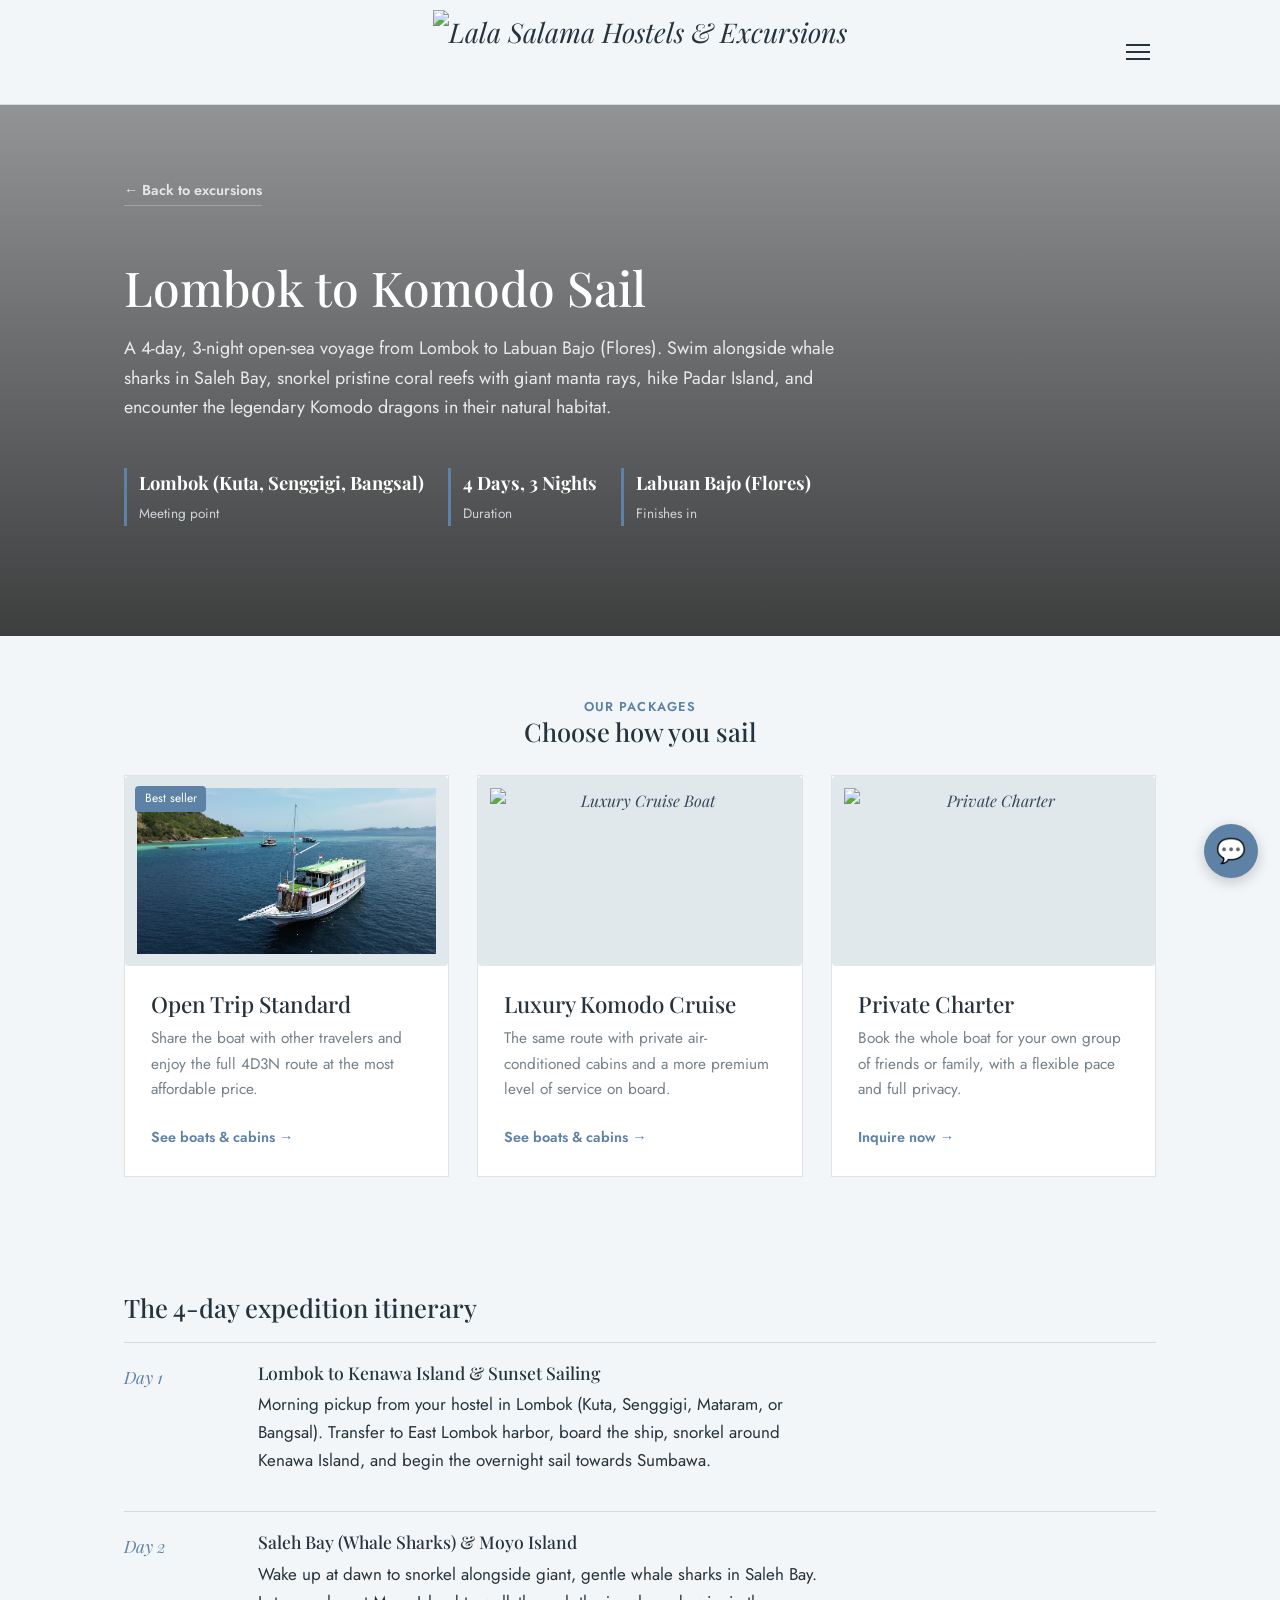
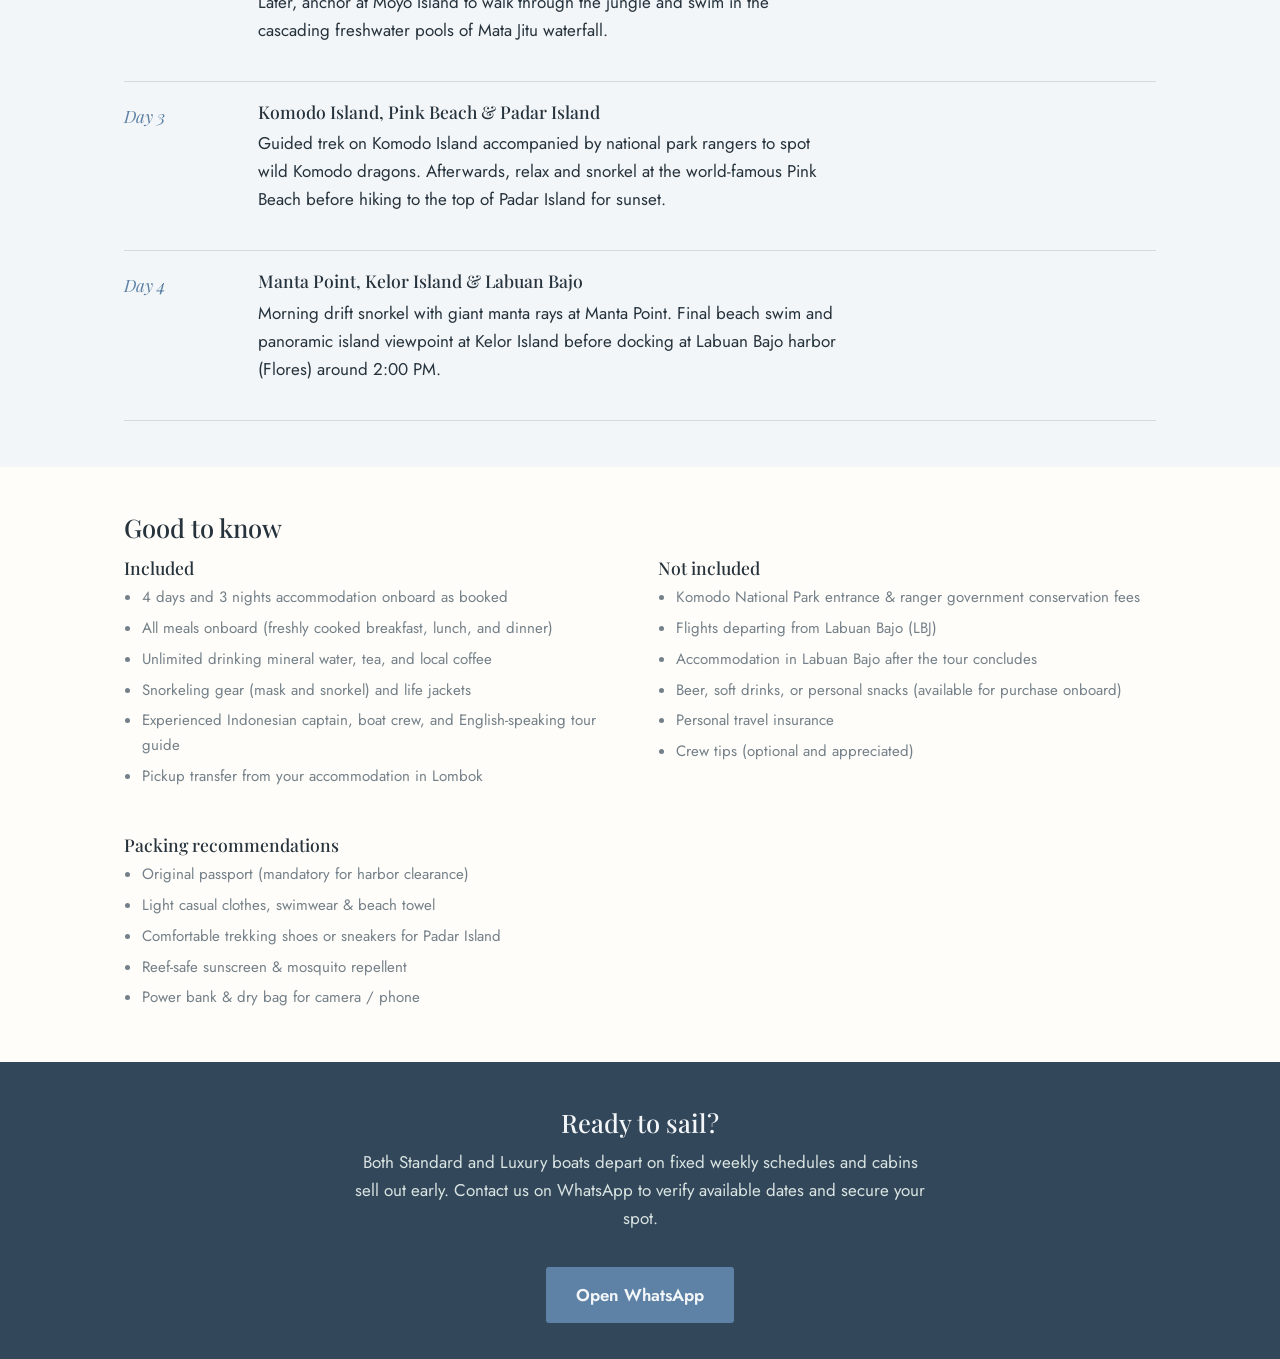
==== komodo-sail.html @ 3db58973 "Add files via upload" ====
<!DOCTYPE html>
<html lang="en">
<head>
<meta charset="UTF-8">
<meta name="viewport" content="width=device-width, initial-scale=1">
<title>Lombok Komodo Sail — Lala Salama</title>
<link rel="preconnect" href="https://fonts.googleapis.com">
<link rel="preconnect" href="https://fonts.gstatic.com" crossorigin>
<link href="https://fonts.googleapis.com/css2?family=Playfair+Display:ital,wght@0,500;1,500&family=Jost:wght@400;500;600&display=swap" rel="stylesheet">
<link rel="stylesheet" href="styles.css">
</head>
<body>

<header>
  <div class="header-inner">
    <a class="logo" href="index.html"><img src="img/logo.png" alt="Lala Salama Hostels & Excursions"></a>
    <button class="burger" onclick="document.getElementById('navOverlay').classList.add('open')" aria-label="Open menu">
      <span></span><span></span><span></span>
    </button>
  </div>
</header>

<div class="nav-overlay" id="navOverlay">
  <button class="close" onclick="document.getElementById('navOverlay').classList.remove('open')" aria-label="Close menu">✕</button>
  <nav>
    <a href="index.html#home" onclick="document.getElementById('navOverlay').classList.remove('open')">Home</a>
    <div class="nav-item">
      <a href="index.html#hostels" onclick="document.getElementById('navOverlay').classList.remove('open')">Hostels</a>
      <div class="submenu">
        <a href="lala-salama.html">Lala Salama</a>
        <a href="containers-hostel.html">Containers Hostel</a>
      </div>
    </div>
    <div class="nav-item">
      <a href="index.html#excursions" onclick="document.getElementById('navOverlay').classList.remove('open')">Excursions</a>
      <div class="submenu">
        <a href="komodo-sail.html">Lombok Komodo Sail</a>
        <a href="rinjani-trekking.html">Mount Rinjani Trekking</a>
      </div>
    </div>
    <a href="services.html" onclick="document.getElementById('navOverlay').classList.remove('open')">Services</a>
    <a class="wa" href="https://wa.me/6281238146001" target="_blank">Contact (WhatsApp)</a>
  </nav>
</div>

<!-- SECCIÓN HERO CON VIDEO DE FONDO (OPCIÓN 1) -->
<section class="hero" style="position: relative; overflow: hidden; padding: 70px 0 90px; color: #fff;">
  
  <!-- 1. Video de fondo dinámico -->
  <video autoplay loop muted playsinline style="position: absolute; top: 0; left: 0; width: 100%; height: 100%; object-fit: cover; z-index: 0;">
    <!-- Nota: Se recomienda convertir IMG_6375.MOV a .mp4 para máxima compatibilidad web, pero aquí referenciamos tu archivo -->
    <source src="img/IMG_6375.mp4" type="video/mp4">
    Tu navegador no soporta la etiqueta de video.
  </video>

  <!-- 2. Capa oscura (Overlay) para legibilidad del texto -->
  <div style="position: absolute; top: 0; left: 0; width: 100%; height: 100%; background: linear-gradient(rgba(0, 0, 0, 0.4), rgba(0, 0, 0, 0.75)); z-index: 1;"></div>

  <!-- 3. Contenido de la sección (el z-index asegura que el texto esté por encima de todo) -->
  <div class="wrap" style="position: relative; z-index: 2;">
    <a class="back-link" href="index.html#excursions" style="color: #fff; opacity: 0.8; border-bottom: 1px solid rgba(255,255,255,0.3); padding-bottom: 2px;">← Back to excursions</a>
    
    <h1 style="color: #fff; font-size: 3rem; margin-top: 30px;">Lombok to Komodo Sail</h1>
    <p class="lede" style="color: #eaeaea; font-size: 1.12rem; max-width: 65ch;">A 4-day, 3-night open-sea voyage from Lombok to Labuan Bajo (Flores). Swim alongside whale sharks in Saleh Bay, snorkel pristine coral reefs with giant manta rays, hike Padar Island, and encounter the legendary Komodo dragons in their natural habitat.</p>
    
    <div class="meta-row" style="margin-top: 45px;">
      <div class="item" style="border-left-color: var(--terracotta);">
        <b style="color: #fff; font-size: 1.15rem;">Lombok (Kuta, Senggigi, Bangsal)</b>
        <span style="color: #cfd4da;">Meeting point</span>
      </div>
      <div class="item" style="border-left-color: var(--terracotta);">
        <b style="color: #fff; font-size: 1.15rem;">4 Days, 3 Nights</b>
        <span style="color: #cfd4da;">Duration</span>
      </div>
      <div class="item" style="border-left-color: var(--terracotta);">
        <b style="color: #fff; font-size: 1.15rem;">Labuan Bajo (Flores)</b>
        <span style="color: #cfd4da;">Finishes in</span>
      </div>
    </div>
  </div>
</section>

<!-- SECCIÓN: CHOOSE HOW YOU SAIL -->
<section style="padding-top: 60px; padding-bottom: 70px;">
  <div class="wrap">
    <div class="eyebrow center">Our packages</div>
    <h2 class="center">Choose how you sail</h2>
    
    <div class="grid-2 grid-3">
      <!-- 1. Open Trip Standard -->
      <a class="card" href="open-trip-standard.html" style="position:relative;">
        <span class="room-tag" style="background:var(--terracotta); left:10px; right:auto;">Best seller</span>
        <img class="art" src="img/fajar-fadillah/01 - KLM Fajar Fadillah.jpg" alt="Standard Boat - Fajar Fadillah" style="height:190px;width:100%;object-fit:cover;">
        <div class="body">
          <h3>Open Trip Standard</h3>
          <p>Share the boat with other travelers and enjoy the full 4D3N route at the most affordable price.</p>
          <span class="link">See boats &amp; cabins →</span>
        </div>
      </a>

      <!-- 2. Luxury Cruise -->
      <a class="card" href="luxury-komodo-cruise.html">
        <img class="art" src="img/luxury-cruise/luxury-cruise.jpg" alt="Luxury Cruise Boat" style="height:190px;width:100%;object-fit:cover;">
        <div class="body">
          <h3>Luxury Komodo Cruise</h3>
          <p>The same route with private air-conditioned cabins and a more premium level of service on board.</p>
          <span class="link">See boats &amp; cabins →</span>
        </div>
      </a>

      <!-- 3. Private Charter -->
      <a class="card" href="https://wa.me/6281238146001" target="_blank">
        <img class="art" src="img/komodo-boat.jpg" alt="Private Charter" style="height:190px;width:100%;object-fit:cover;">
        <div class="body">
          <h3>Private Charter</h3>
          <p>Book the whole boat for your own group of friends or family, with a flexible pace and full privacy.</p>
          <span class="link">Inquire now →</span>
        </div>
      </a>
    </div>
  </div>
</section>

<!-- ITINERARIO -->
<section>
  <div class="wrap">
    <h2>The 4-day expedition itinerary</h2>
    
    <div class="itin" style="margin-top: 20px;">
      <div class="day">
        <div class="label">Day 1</div>
        <div>
          <h3 style="font-size:1.1rem">Lombok to Kenawa Island &amp; Sunset Sailing</h3>
          <p>Morning pickup from your hostel in Lombok (Kuta, Senggigi, Mataram, or Bangsal). Transfer to East Lombok harbor, board the ship, snorkel around Kenawa Island, and begin the overnight sail towards Sumbawa.</p>
        </div>
      </div>
      <div class="day">
        <div class="label">Day 2</div>
        <div>
          <h3 style="font-size:1.1rem">Saleh Bay (Whale Sharks) &amp; Moyo Island</h3>
          <p>Wake up at dawn to snorkel alongside giant, gentle whale sharks in Saleh Bay. Later, anchor at Moyo Island to walk through the jungle and swim in the cascading freshwater pools of Mata Jitu waterfall.</p>
        </div>
      </div>
      <div class="day">
        <div class="label">Day 3</div>
        <div>
          <h3 style="font-size:1.1rem">Komodo Island, Pink Beach &amp; Padar Island</h3>
          <p>Guided trek on Komodo Island accompanied by national park rangers to spot wild Komodo dragons. Afterwards, relax and snorkel at the world-famous Pink Beach before hiking to the top of Padar Island for sunset.</p>
        </div>
      </div>
      <div class="day">
        <div class="label">Day 4</div>
        <div>
          <h3 style="font-size:1.1rem">Manta Point, Kelor Island &amp; Labuan Bajo</h3>
          <p>Morning drift snorkel with giant manta rays at Manta Point. Final beach swim and panoramic island viewpoint at Kelor Island before docking at Labuan Bajo harbor (Flores) around 2:00 PM.</p>
        </div>
      </div>
    </div>

  </div>
</section>

<!-- GOOD TO KNOW -->
<section class="alt">
  <div class="wrap">
    <h2>Good to know</h2>
    <div class="info-grid">
      <div>
        <h3 style="font-size:1.1rem">Included</h3>
        <ul>
          <li>4 days and 3 nights accommodation onboard as booked</li>
          <li>All meals onboard (freshly cooked breakfast, lunch, and dinner)</li>
          <li>Unlimited drinking mineral water, tea, and local coffee</li>
          <li>Snorkeling gear (mask and snorkel) and life jackets</li>
          <li>Experienced Indonesian captain, boat crew, and English-speaking tour guide</li>
          <li>Pickup transfer from your accommodation in Lombok</li>
        </ul>
      </div>
      <div>
        <h3 style="font-size:1.1rem">Not included</h3>
        <ul>
          <li>Komodo National Park entrance &amp; ranger government conservation fees</li>
          <li>Flights departing from Labuan Bajo (LBJ)</li>
          <li>Accommodation in Labuan Bajo after the tour concludes</li>
          <li>Beer, soft drinks, or personal snacks (available for purchase onboard)</li>
          <li>Personal travel insurance</li>
          <li>Crew tips (optional and appreciated)</li>
        </ul>
      </div>
    </div>

    <div class="info-grid" style="margin-top: 40px;">
      <div>
        <h3 style="font-size:1.1rem">Packing recommendations</h3>
        <ul>
          <li>Original passport (mandatory for harbor clearance)</li>
          <li>Light casual clothes, swimwear &amp; beach towel</li>
          <li>Comfortable trekking shoes or sneakers for Padar Island</li>
          <li>Reef-safe sunscreen &amp; mosquito repellent</li>
          <li>Power bank &amp; dry bag for camera / phone</li>
        </ul>
      </div>
    </div>
  </div>
</section>

<script src="carousel.js"></script>

<footer id="contact">
  <div class="wrap">
    <h2>Ready to sail?</h2>
    <p>Both Standard and Luxury boats depart on fixed weekly schedules and cabins sell out early. Contact us on WhatsApp to verify available dates and secure your spot.</p>
    <a class="wa-btn" href="https://wa.me/6281238146001" target="_blank">Open WhatsApp</a>
  </div>
</footer>

<a class="wa-float" href="https://wa.me/6281238146001" target="_blank" aria-label="WhatsApp">💬</a>

</body>
</html>
---- styles.css ----
*{box-sizing:border-box;}
:root{
  --cream:#F3F6F8; --sand:#E1E8EC; --terracotta:#5E82A6; --ocean:#33475A; --ink:#26333D; --stone:#748089;
  --line: rgba(38,51,61,0.14);
}
html{scroll-behavior:smooth;}
body{margin:0; background:var(--cream); color:var(--ink); font-family:'Jost',sans-serif; font-size:17px; line-height:1.65;}
h1,h2,h3{font-family:'Playfair Display',serif; font-weight:500; line-height:1.15; margin:0 0 .4em;}
p{margin:0 0 1em; max-width:58ch;}
.wrap{max-width:1080px; margin:0 auto; padding:0 24px;}
section{padding:46px 0;}
.center{text-align:center; margin-left:auto; margin-right:auto;}
.eyebrow{letter-spacing:.08em; font-size:.8rem; color:var(--terracotta); font-weight:600; text-transform:uppercase;}

header{position:sticky; top:0; background:var(--cream); z-index:50; border-bottom:1px solid var(--line);}
.header-inner{display:flex; align-items:center; justify-content:center; position:relative; padding:10px 24px; max-width:1080px; margin:0 auto;}
.logo{font-family:'Playfair Display',serif; font-style:italic; font-size:1.7rem; text-align:center; text-decoration:none; color:var(--ink); display:block;}
.logo small{display:block; font-family:'Jost',sans-serif; font-style:normal; font-size:.62rem; letter-spacing:.2em; color:var(--stone); margin-top:2px;}
.logo img{height:84px; width:auto; display:block;}
.burger{position:absolute; right:24px; top:50%; transform:translateY(-50%); background:none; border:none; cursor:pointer; padding:6px;}
.burger span{display:block; width:24px; height:2px; background:var(--ink); margin:5px 0;}

.nav-overlay{position:fixed; inset:0; background:var(--ocean); display:flex; align-items:center; justify-content:center; opacity:0; pointer-events:none; transition:opacity .25s; z-index:100;}
.nav-overlay.open{opacity:1; pointer-events:auto;}
.nav-overlay .close{position:absolute; top:24px; right:28px; background:none; border:none; color:var(--cream); font-size:1.8rem; cursor:pointer;}
.nav-overlay nav{display:flex; flex-direction:column; gap:26px; text-align:center;}
.nav-overlay a{color:var(--cream); font-family:'Playfair Display',serif; font-size:1.8rem; text-decoration:none; font-style:italic;}
.nav-overlay a.wa{color:var(--terracotta);}
.nav-item{position:relative;}
.submenu{max-height:0; overflow:hidden; opacity:0; transition:max-height .25s ease, opacity .2s ease; display:flex; flex-direction:column; gap:14px;}
.nav-item:hover .submenu{max-height:160px; opacity:1; margin-top:14px;}
.submenu a{font-size:1.05rem; font-style:normal; color:var(--sand); opacity:.9;}
.submenu a:hover{color:var(--terracotta);}

.art{height:220px; border-radius:4px; background:linear-gradient(135deg,var(--sand),var(--terracotta) 140%); display:flex; align-items:center; justify-content:center; color:var(--cream); font-family:'Playfair Display',serif; font-style:italic; font-size:1rem; text-align:center; padding:12px;}
.hero{padding-top:36px;}
.hero .art{height:340px;}
.hero h1{font-size:2.3rem; margin-top:30px;}
.hero p.lede{color:var(--stone); font-size:1.08rem;}

.grid-2{display:grid; grid-template-columns:1fr 1fr; gap:28px; margin-top:28px;}
.grid-3{grid-template-columns:repeat(3,1fr);}
.card{background:#fff; border:1px solid var(--line); text-decoration:none; color:inherit; display:block;}
.card .art{height:190px; background:var(--sand); color:var(--ocean);}
.card .body{padding:26px;}
.card h3{font-size:1.4rem;}
.card p{color:var(--stone); font-size:.96rem;}
.card .link{display:inline-block; margin-top:8px; color:var(--terracotta); font-weight:600; font-size:.9rem;}

.testi-grid{display:grid; grid-template-columns:repeat(3,1fr); gap:24px; margin-top:36px;}
.testi{background:#fff; border:1px solid var(--line); padding:24px;}
.testi p{font-style:italic; color:var(--ink); font-size:.96rem;}
.testi .who{color:var(--stone); font-size:.85rem; margin:0;}

.testi-viewport{position:relative; overflow:hidden; margin-top:24px; padding:6px 0;}
.testi-viewport::before, .testi-viewport::after{content:"";position:absolute; top:0; bottom:0; width:90px; z-index:2; pointer-events:none;}
.testi-viewport::before{left:0; background:linear-gradient(to right, var(--cream), transparent);}
.testi-viewport::after{right:0; background:linear-gradient(to left, var(--cream), transparent);}
.testi-track{display:flex; gap:22px; width:max-content; animation:testi-scroll 34s linear infinite;}
.testi-track:hover{animation-play-state:paused;}
.testi-track .testi{flex:0 0 280px; margin:0;}
@keyframes testi-scroll{
  from{transform:translateX(0);}
  to{transform:translateX(-50%);}
}

section.alt{background:#FFFDF9;}

.map-row{display:grid; grid-template-columns:1fr 1fr; gap:24px; margin-top:30px; align-items:start;}
.map-card{background:#fff; border:1px solid var(--line); margin-top:0;}
.map-card iframe{width:100%; height:130px; border:0; display:block;}
.map-card .label{padding:12px 16px; font-family:'Playfair Display',serif; font-style:italic; color:var(--ocean); font-size:.95rem;}
.nearby{background:#fff; border:1px solid var(--line); padding:20px 22px;}
.nearby h3{font-size:1rem; margin-bottom:10px;}
.nearby ul{list-style:none; margin:0; padding:0;}
.nearby li{display:flex; justify-content:space-between; gap:12px; padding:7px 0; border-top:1px solid var(--line); font-size:.9rem; color:var(--stone);}
.nearby li:first-of-type{border-top:none;}
.nearby li b{color:var(--ink); font-weight:500;}
@media (max-width:760px){ .map-row{grid-template-columns:1fr;} }

.back-link{display:inline-block; margin-bottom:24px; color:var(--terracotta); text-decoration:none; font-weight:600; font-size:.9rem;}

.detail-hero .art{height:280px;}
.carousel{position:relative; height:340px; overflow:hidden; border-radius:4px; background:var(--sand);}
.carousel .slide{display:none; width:100%; height:100%; object-fit:cover;}
.carousel .slide.active{display:block;}
.car-btn{position:absolute; top:50%; transform:translateY(-50%); background:rgba(27,38,33,.45); color:#fff; border:none; width:38px; height:38px; border-radius:50%; cursor:pointer; font-size:1.3rem; line-height:1;}
.car-btn.prev{left:14px;} .car-btn.next{right:14px;}

.pkg-grid{display:grid; grid-template-columns:repeat(3,1fr); gap:24px; margin-top:26px; align-items:stretch;}
.pkg{background:#fff; border:1px solid var(--line); padding:0; display:flex; flex-direction:column;}
.pkg .art{height:170px; border-radius:0;}
.pkg.best{border-color:var(--terracotta); border-width:2px;}
.pkg .badge{display:inline-block; background:var(--terracotta); color:var(--cream); font-size:.72rem; font-weight:700; letter-spacing:.05em; padding:3px 10px; border-radius:3px; margin-bottom:10px;}
.pkg h3{font-size:1.25rem;}
.pkg p{color:var(--stone); font-size:.94rem;}
.pkg-body{padding:26px; display:flex; flex-direction:column; flex:1;}
.pkg-body p{flex:1;}
.pkg-body a{margin-top:auto; align-self:flex-start;}

.info-grid{display:grid; grid-template-columns:1fr 1fr; gap:36px; margin-top:16px;}
.info-grid ul{margin:0; padding-left:18px; color:var(--stone); font-size:.94rem;}
.info-grid li{margin-bottom:6px;}
.pack-block{border-top:1px solid var(--line); padding:22px 0;}
.pack-block h3{font-size:1.4rem;}
.pack-meta{display:flex; gap:20px; flex-wrap:wrap; margin:14px 0 20px; font-size:.9rem; color:var(--stone);}
.pack-meta b{color:var(--ink);}
.meta-row{display:flex; gap:24px; margin:20px 0; flex-wrap:wrap;}
.meta-row .item{border-left:3px solid var(--terracotta); padding-left:12px;}
.meta-row .item b{display:block; font-family:'Playfair Display',serif; font-size:1.2rem;}
.meta-row .item span{color:var(--stone); font-size:.85rem;}

.itin{margin-top:30px;}
.itin .day{display:grid; grid-template-columns:110px 1fr; gap:24px; padding:20px 0; border-top:1px solid var(--line);}
.itin .day:last-child{border-bottom:1px solid var(--line);}
.itin .day .label{font-family:'Playfair Display',serif; font-style:italic; color:var(--terracotta);}

footer#contact{background:var(--ocean); color:var(--cream); text-align:center; padding:46px 0 36px;}
footer#contact h2{color:var(--cream);}
footer#contact p{color:#D9E4E2; margin-left:auto; margin-right:auto;}
.wa-btn{display:inline-block; margin-top:18px; background:var(--terracotta); color:var(--cream); padding:14px 30px; border-radius:3px; text-decoration:none; font-weight:600;}
.copyright{text-align:center; font-size:.8rem; color:var(--stone); padding:16px 0; background:var(--cream);}

.wa-float{position:fixed; bottom:22px; right:22px; background:var(--terracotta); color:var(--cream); width:54px; height:54px; border-radius:50%; display:flex; align-items:center; justify-content:center; text-decoration:none; font-size:1.5rem; z-index:60; box-shadow:0 4px 14px rgba(0,0,0,.2);}

@media (max-width:760px){
  .grid-2, .grid-3, .testi-grid{grid-template-columns:1fr;}
  .hero h1{font-size:1.8rem;}
  section{padding:36px 0;}
  .itin .day{grid-template-columns:1fr; gap:4px;}
}

/* Bloques de barcos y habitaciones */
.boat-package-block {
  padding: 2rem;
  border-radius: 12px;
  background: #ffffff;
  border: 1px solid #e5e7eb;
}
.boat-header h3 {
  font-size: 1.6rem;
  margin-top: 0.5rem;
  color: #1f2937;
}
.badge {
  display: inline-block;
  padding: 0.25rem 0.75rem;
  font-size: 0.8rem;
  font-weight: 600;
  border-radius: 20px;
  background: #2563eb;
  color: #fff;
  text-transform: uppercase;
}
.badge-gold {
  background: #d97706;
}

/* Grilla de habitaciones */
.room-grid {
  display: grid;
  grid-template-columns: repeat(auto-fit, minmax(300px, 1fr));
  gap: 1.5rem;
}
.room-card {
  border: 1px solid #e5e7eb;
  border-radius: 10px;
  overflow: hidden;
  display: flex;
  flex-direction: column;
}
.room-image {
  position: relative;
  height: 200px;
}
.room-image img {
  width: 100%;
  height: 100%;
  object-fit: cover;
}
.room-tag {
  position: absolute;
  top: 10px;
  right: 10px;
  background: rgba(0,0,0,0.65);
  color: #fff;
  padding: 0.2rem 0.6rem;
  border-radius: 4px;
  font-size: 0.75rem;
}
.room-details {
  padding: 1.25rem;
  display: flex;
  flex-direction: column;
  flex-grow: 1;
}
.room-features {
  list-style: none;
  padding: 0;
  margin: 1rem 0;
}
.room-features li {
  font-size: 0.9rem;
  color: #4b5563;
  margin-bottom: 0.4rem;
}
.room-price-book {
  margin-top: auto;
  display: flex;
  align-items: center;
  justify-content: space-between;
  border-top: 1px solid #f3f4f6;
  padding-top: 1rem;
}
.room-price .amount {
  font-size: 1.2rem;
  font-weight: 700;
  color: #111827;
}
.room-price .per {
  font-size: 0.8rem;
  color: #6b7280;
}

/* Grid de Incluido / No Incluido */
.included-grid {
  display: grid;
  grid-template-columns: repeat(auto-fit, minmax(280px, 1fr));
  gap: 2rem;
}
.included-card {
  background: #fafafa;
  padding: 1.5rem;
  border-radius: 10px;
  border: 1px solid #eee;
}
.checklist, .crosslist {
  list-style: none;
  padding: 0;
  margin-top: 1rem;
}
.checklist li, .crosslist li {
  margin-bottom: 0.75rem;
  display: flex;
  align-items: flex-start;
  gap: 0.6rem;
  font-size: 0.95rem;
}
.checklist i { color: #10b981; }
.crosslist i { color: #ef4444; }
.crosslist i { color: #ef4444; }
/* LIGHTBOX / IMAGE MODAL CON FLECHAS */
.img-modal {
  display: none; 
  position: fixed; 
  z-index: 99999; 
  padding-top: 50px; 
  left: 0; 
  top: 0; 
  width: 100%; 
  height: 100%; 
  background-color: rgba(0,0,0,0.9); 
}

.img-modal-content {
  margin: auto;
  display: block;
  max-width: 90%;
  max-height: 85vh; 
  object-fit: contain; 
  border-radius: 4px;
}

.img-modal-close {
  position: absolute;
  top: 15px;
  right: 35px;
  color: #f1f1f1;
  font-size: 40px;
  font-weight: bold;
  cursor: pointer;
  transition: 0.3s;
  z-index: 100000;
}

.img-modal-close:hover {
  color: #bbb;
  text-decoration: none;
}

/* Flechas laterales del modal */
.img-modal-prev,
.img-modal-next {
  position: absolute;
  top: 50%;
  transform: translateY(-50%);
  background: rgba(0, 0, 0, 0.4);
  color: white;
  border: none;
  font-size: 50px;
  padding: 15px 25px;
  cursor: pointer;
  transition: background 0.3s;
  z-index: 100000;
  border-radius: 4px;
}

.img-modal-prev:hover,
.img-modal-next:hover {
  background: rgba(0, 0, 0, 0.8);
}

.img-modal-prev { left: 20px; }
.img-modal-next { right: 20px; }

/* Ajustes para móviles */
@media (max-width: 768px) {
  .img-modal-prev, .img-modal-next {
    font-size: 30px;
    padding: 10px 15px;
  }
  .img-modal-prev { left: 5px; }
  .img-modal-next { right: 5px; }
}
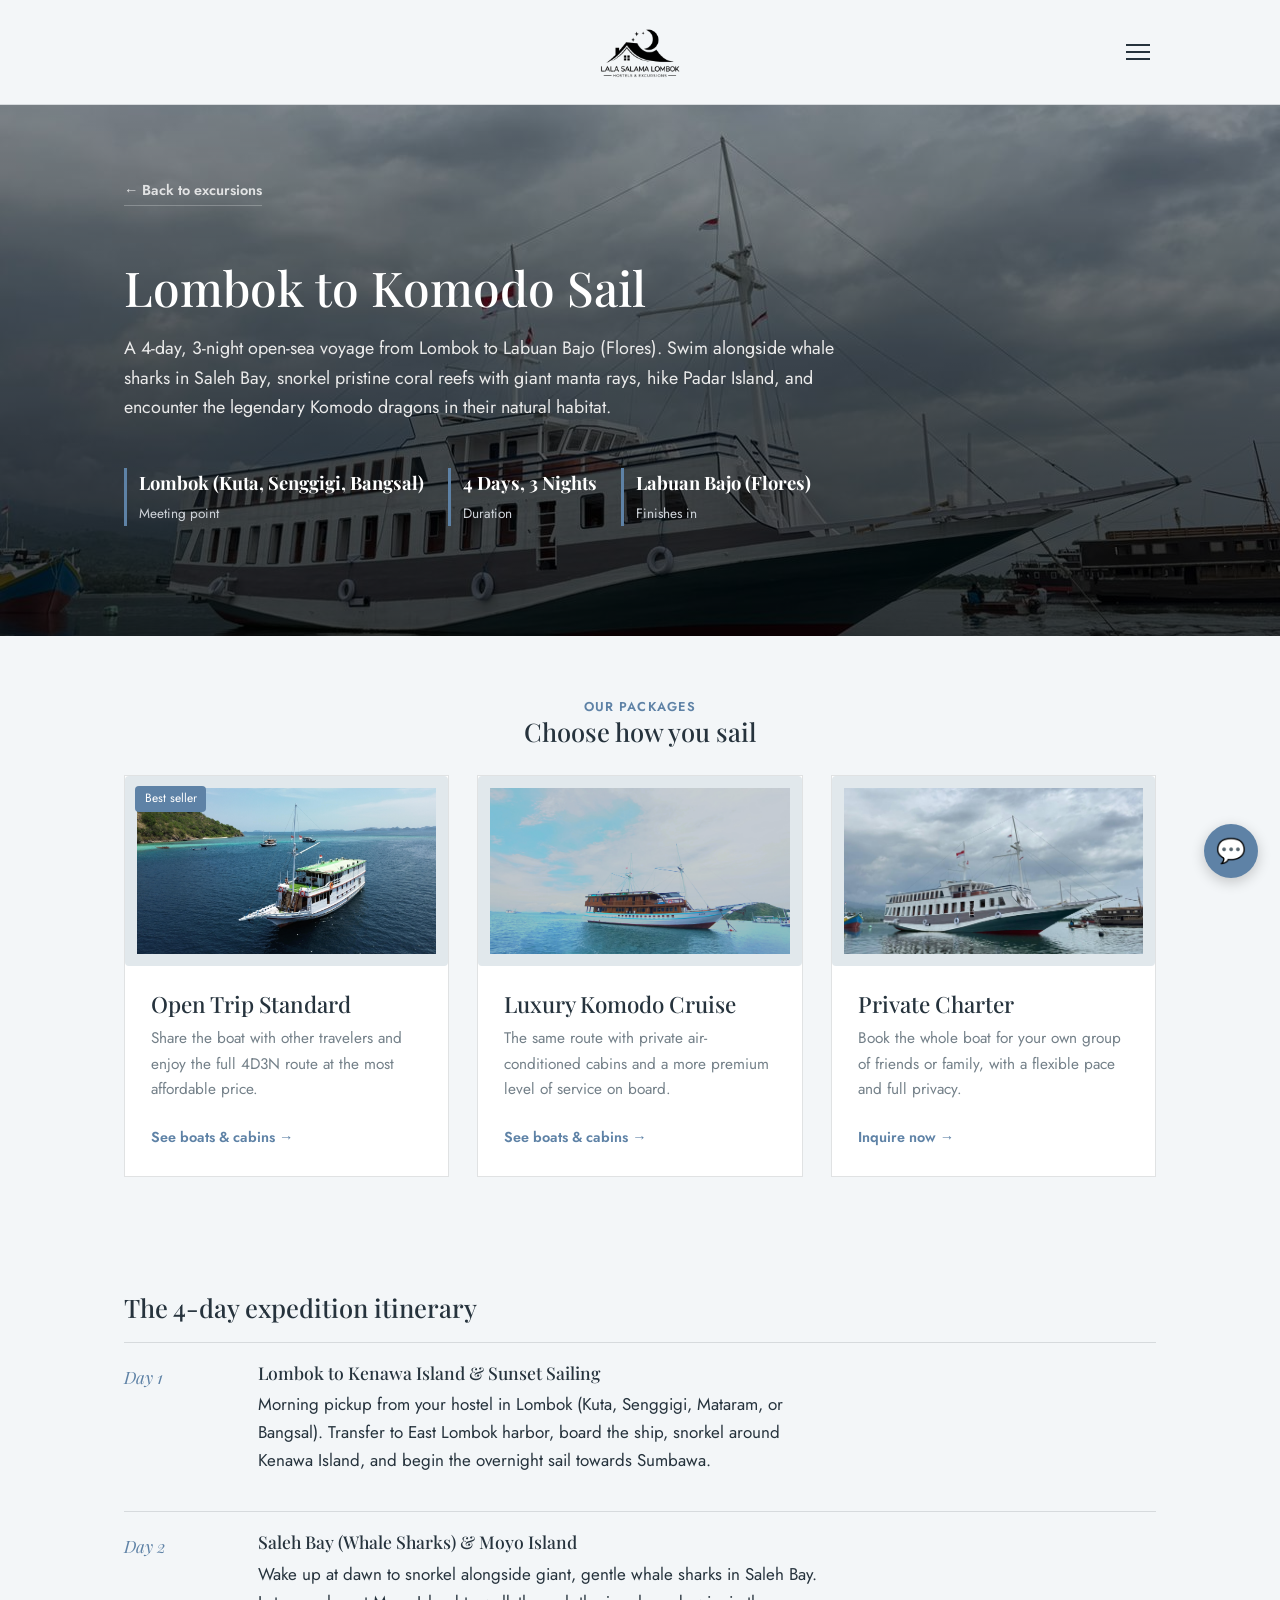
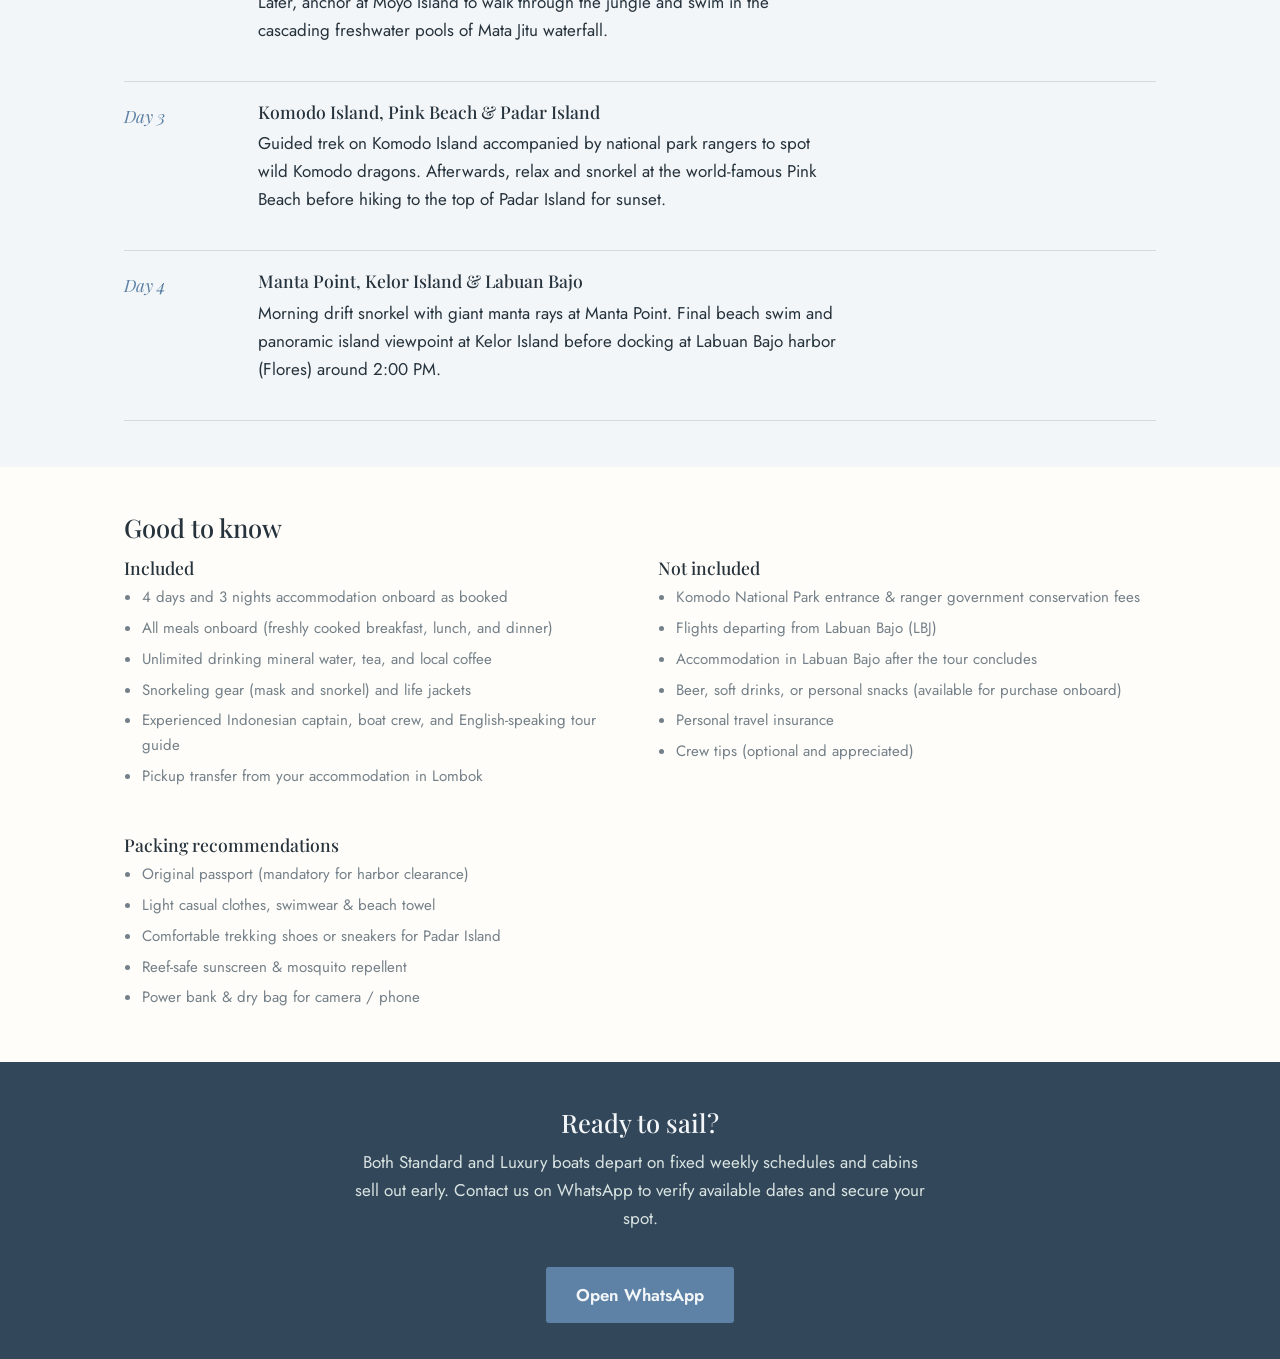
==== commit 26b02ef6: "Add files via upload" ====
--- a/komodo-sail.html
+++ b/komodo-sail.html
@@ -47,11 +47,7 @@
 <section class="hero" style="position: relative; overflow: hidden; padding: 70px 0 90px; color: #fff;">
   
   <!-- 1. Video de fondo dinámico -->
-  <video autoplay loop muted playsinline style="position: absolute; top: 0; left: 0; width: 100%; height: 100%; object-fit: cover; z-index: 0;">
-    <!-- Nota: Se recomienda convertir IMG_6375.MOV a .mp4 para máxima compatibilidad web, pero aquí referenciamos tu archivo -->
-    <source src="img/IMG_6375.mp4" type="video/mp4">
-    Tu navegador no soporta la etiqueta de video.
-  </video>
+  <img class="hero-video" src="img/nur-amira/01-Boat Nur Amira.jpg" alt="Kapal Nur Amira" style="position:absolute;top:0;left:0;width:100%;height:100%;object-fit:cover;z-index:0;">
 
   <!-- 2. Capa oscura (Overlay) para legibilidad del texto -->
   <div style="position: absolute; top: 0; left: 0; width: 100%; height: 100%; background: linear-gradient(rgba(0, 0, 0, 0.4), rgba(0, 0, 0, 0.75)); z-index: 1;"></div>
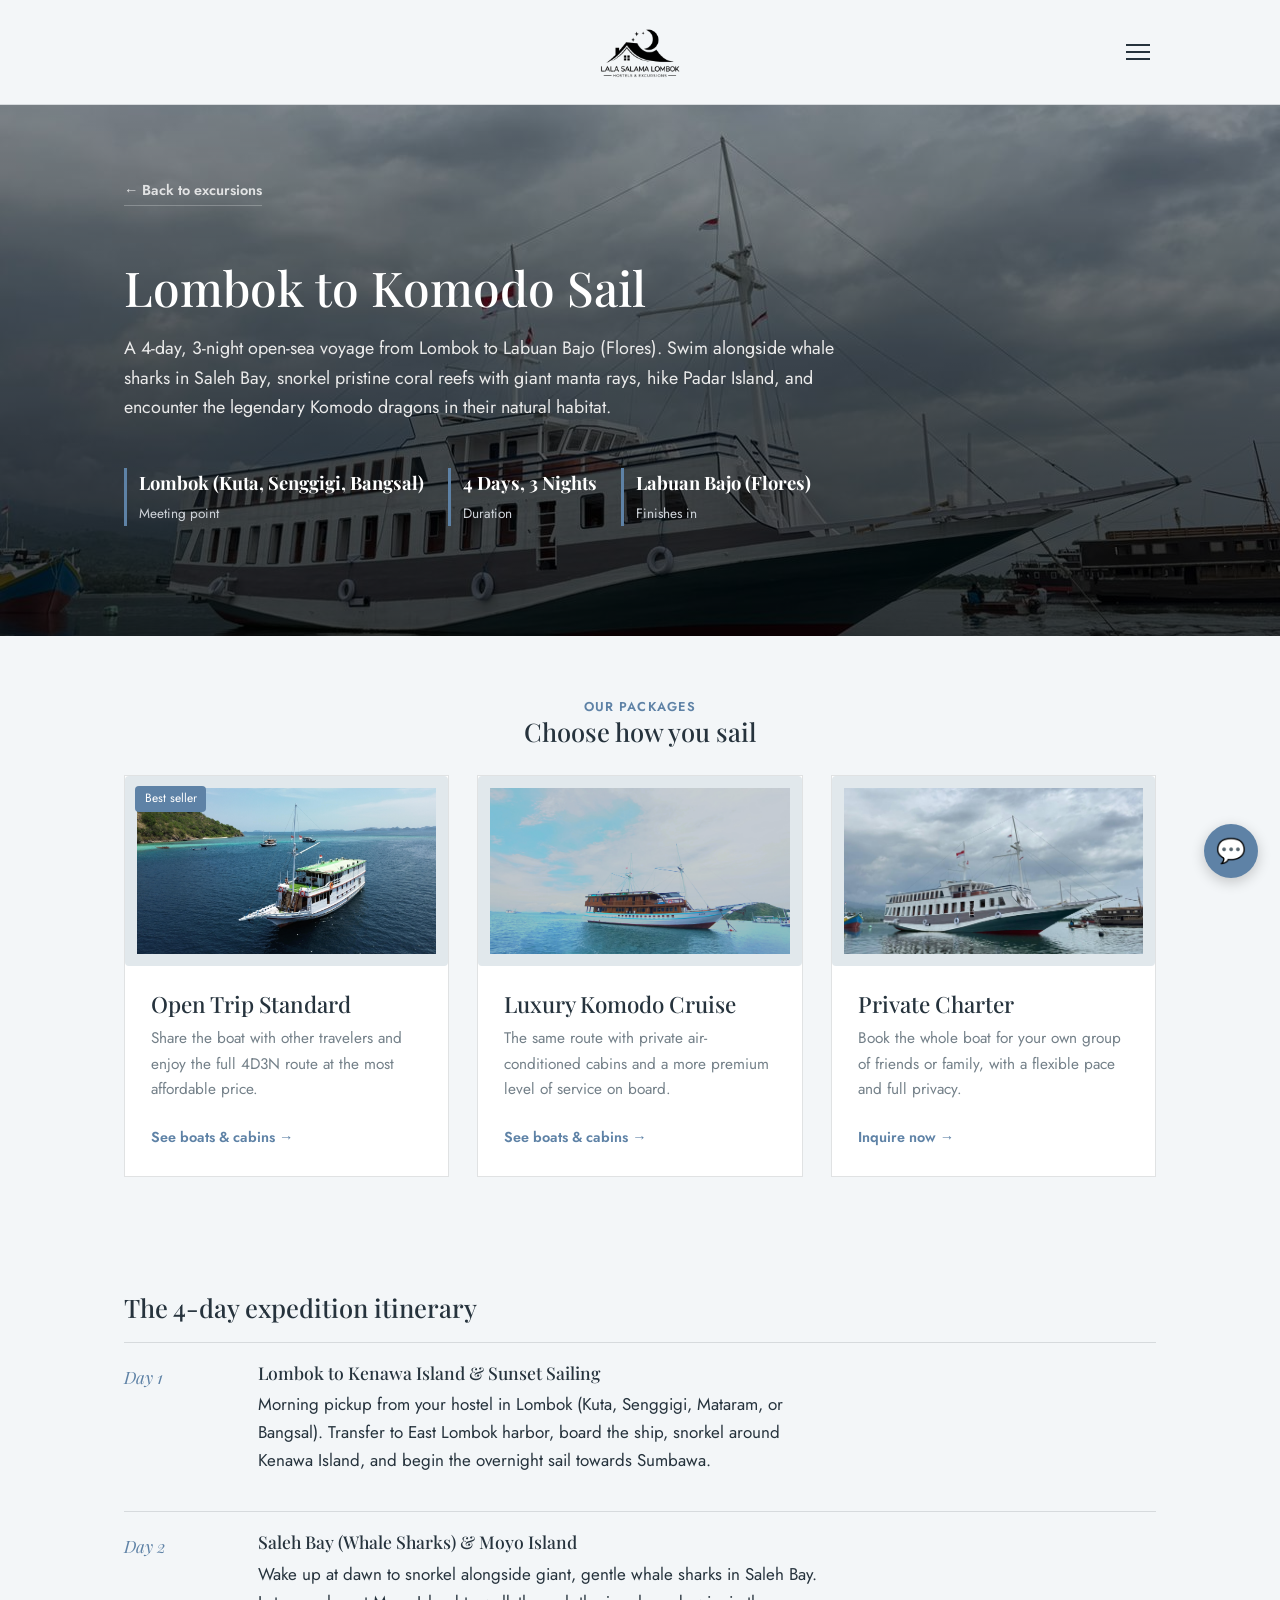
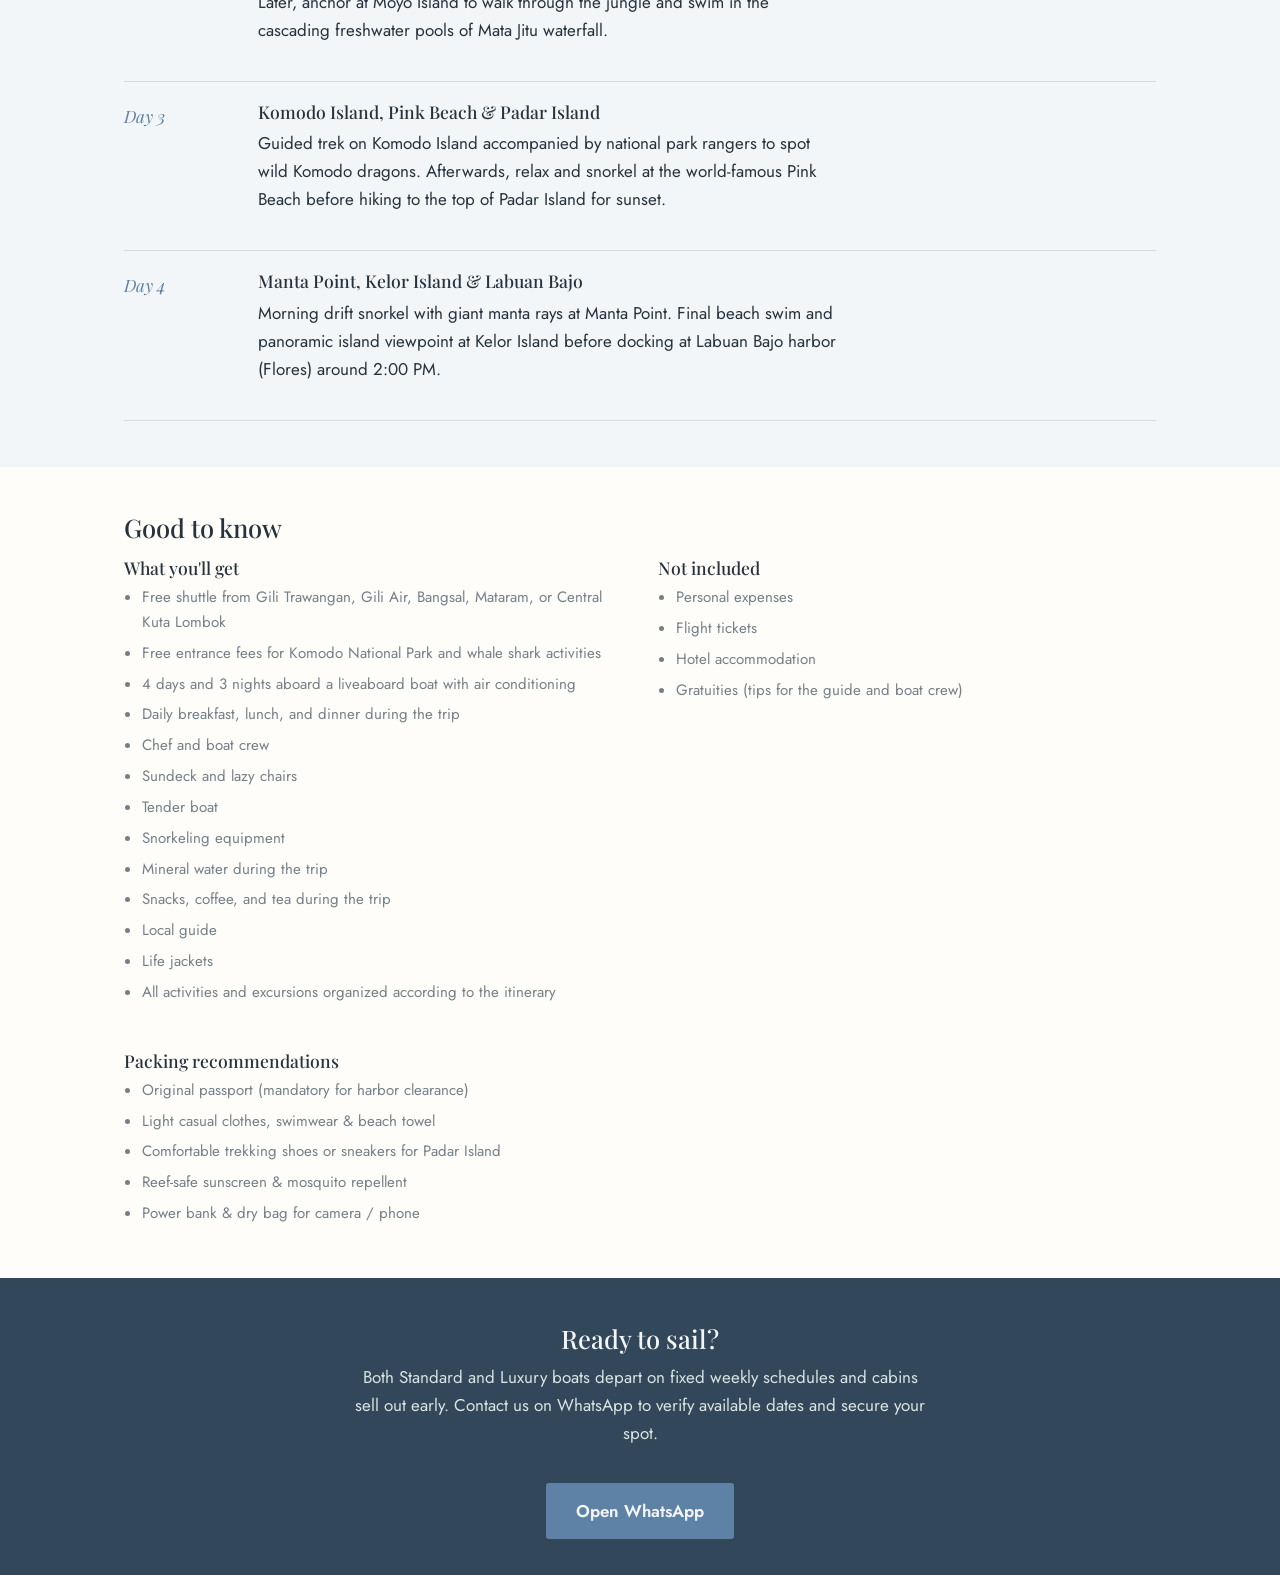
==== commit 6b620896: "Good to know section modifications" ====
--- a/komodo-sail.html
+++ b/komodo-sail.html
@@ -162,30 +162,34 @@
     <h2>Good to know</h2>
     <div class="info-grid">
       <div>
-        <h3 style="font-size:1.1rem">Included</h3>
+        <h3 style="font-size:1.1rem">What you'll get</h3>
         <ul>
-          <li>4 days and 3 nights accommodation onboard as booked</li>
-          <li>All meals onboard (freshly cooked breakfast, lunch, and dinner)</li>
-          <li>Unlimited drinking mineral water, tea, and local coffee</li>
-          <li>Snorkeling gear (mask and snorkel) and life jackets</li>
-          <li>Experienced Indonesian captain, boat crew, and English-speaking tour guide</li>
-          <li>Pickup transfer from your accommodation in Lombok</li>
+          <li>Free shuttle from Gili Trawangan, Gili Air, Bangsal, Mataram, or Central Kuta Lombok</li>
+          <li>Free entrance fees for Komodo National Park and whale shark activities</li>
+          <li>4 days and 3 nights aboard a liveaboard boat with air conditioning</li>
+          <li>Daily breakfast, lunch, and dinner during the trip</li>
+          <li>Chef and boat crew</li>
+          <li>Sundeck and lazy chairs</li>
+          <li>Tender boat</li>
+          <li>Snorkeling equipment</li>
+          <li>Mineral water during the trip</li>
+          <li>Snacks, coffee, and tea during the trip</li>
+          <li>Local guide</li>
+          <li>Life jackets</li>
+          <li>All activities and excursions organized according to the itinerary</li>
         </ul>
       </div>
       <div>
         <h3 style="font-size:1.1rem">Not included</h3>
         <ul>
-          <li>Komodo National Park entrance &amp; ranger government conservation fees</li>
-          <li>Flights departing from Labuan Bajo (LBJ)</li>
-          <li>Accommodation in Labuan Bajo after the tour concludes</li>
-          <li>Beer, soft drinks, or personal snacks (available for purchase onboard)</li>
-          <li>Personal travel insurance</li>
-          <li>Crew tips (optional and appreciated)</li>
+          <li>Personal expenses</li>
+          <li>Flight tickets</li>
+          <li>Hotel accommodation</li>
+          <li>Gratuities (tips for the guide and boat crew)</li>
         </ul>
       </div>
     </div>
-
-    <div class="info-grid" style="margin-top: 40px;">
+    <div class="info-grid" style="margin-top:40px;">
       <div>
         <h3 style="font-size:1.1rem">Packing recommendations</h3>
         <ul>
@@ -213,4 +217,4 @@
 <a class="wa-float" href="https://wa.me/6281238146001" target="_blank" aria-label="WhatsApp">💬</a>
 
 </body>
-</html>+</html>
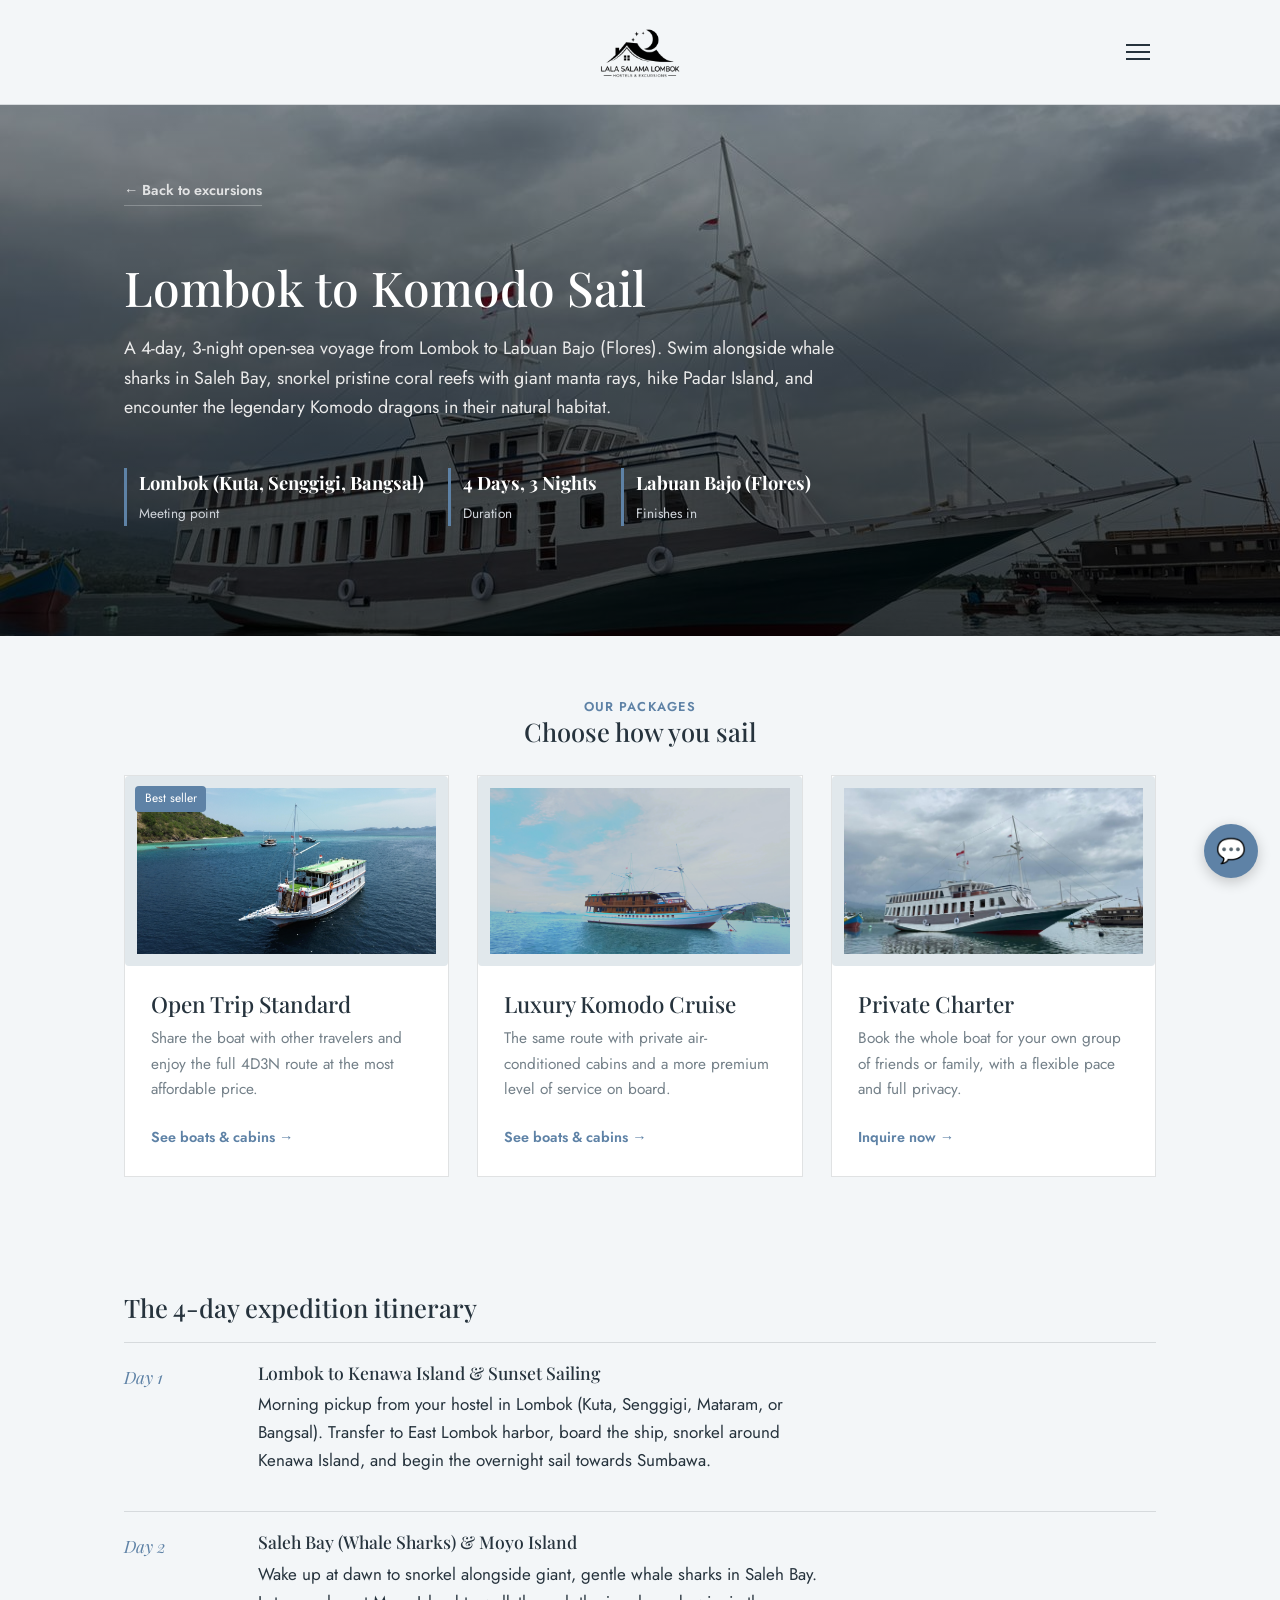
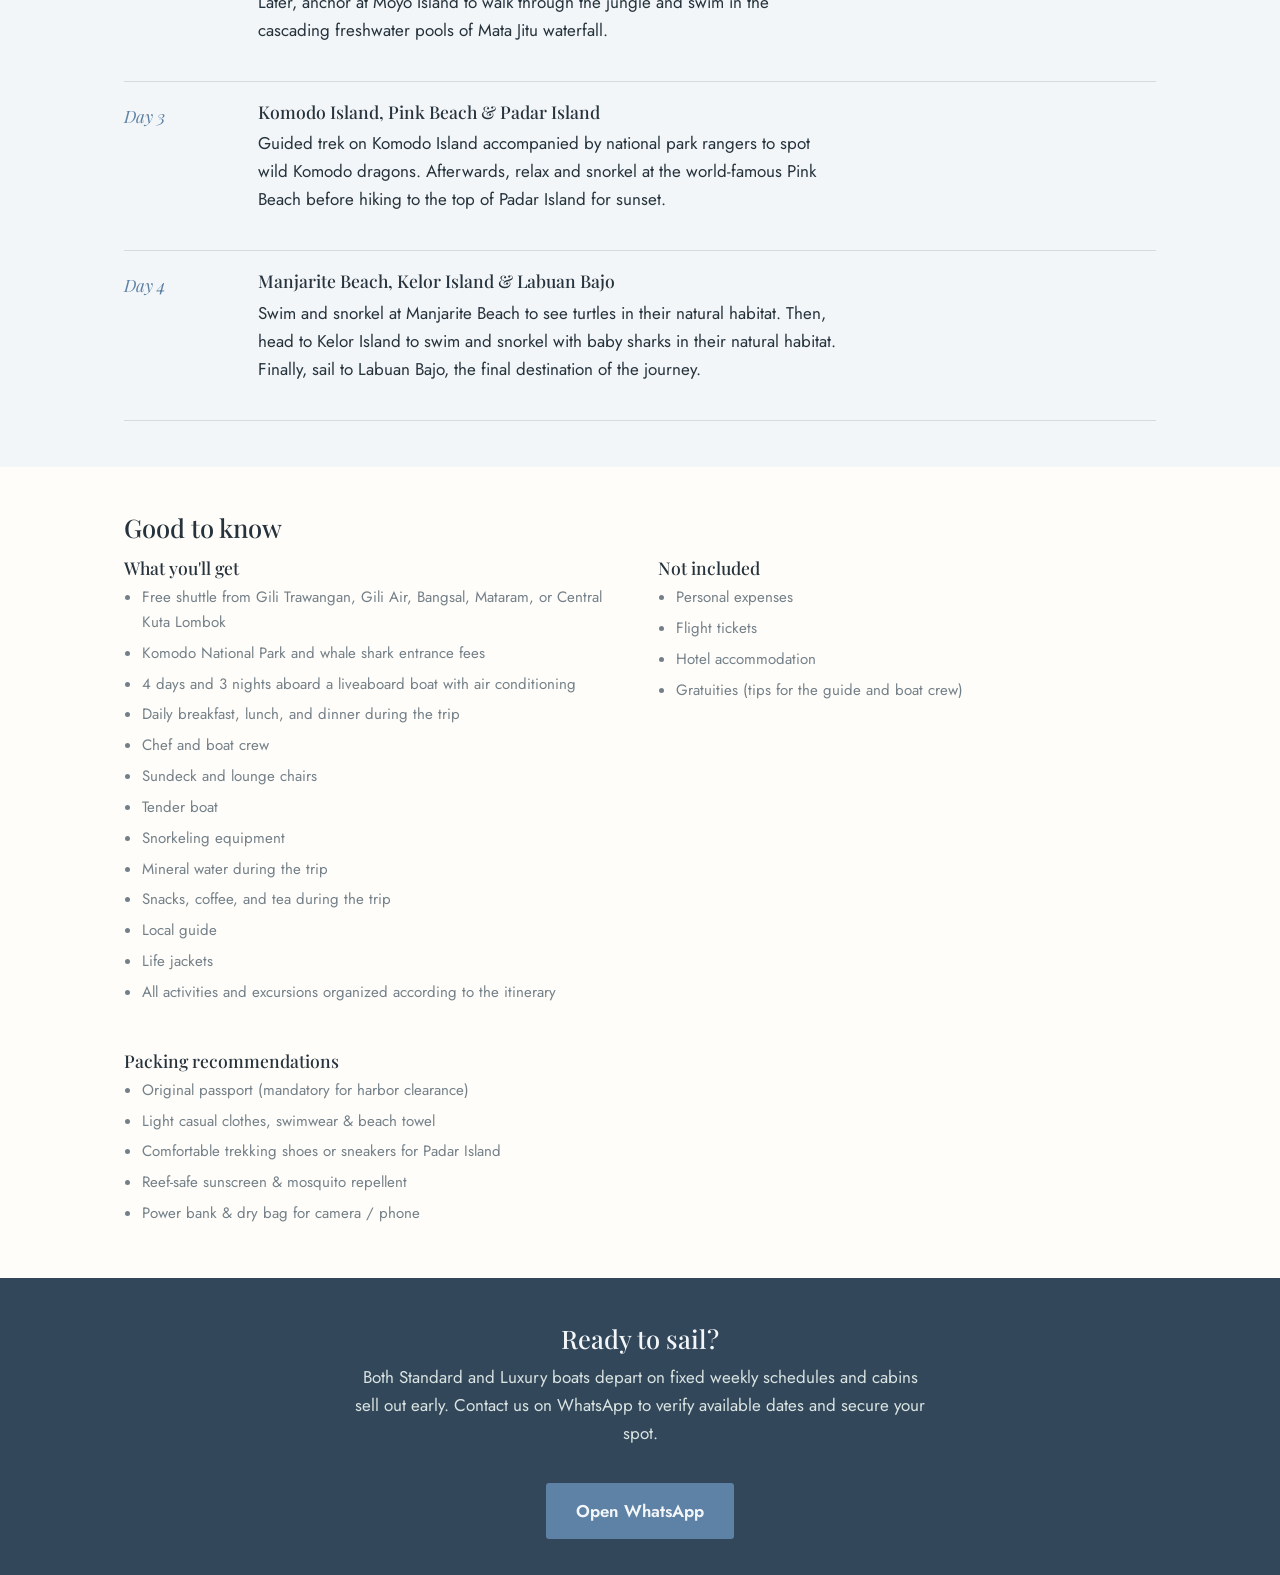
==== commit 5a86b026: "Add files via upload" ====
--- a/komodo-sail.html
+++ b/komodo-sail.html
@@ -147,8 +147,8 @@
       <div class="day">
         <div class="label">Day 4</div>
         <div>
-          <h3 style="font-size:1.1rem">Manta Point, Kelor Island &amp; Labuan Bajo</h3>
-          <p>Morning drift snorkel with giant manta rays at Manta Point. Final beach swim and panoramic island viewpoint at Kelor Island before docking at Labuan Bajo harbor (Flores) around 2:00 PM.</p>
+          <h3 style="font-size:1.1rem">Manjarite Beach, Kelor Island &amp; Labuan Bajo</h3>
+          <p>Swim and snorkel at Manjarite Beach to see turtles in their natural habitat. Then, head to Kelor Island to swim and snorkel with baby sharks in their natural habitat. Finally, sail to Labuan Bajo, the final destination of the journey.</p>
         </div>
       </div>
     </div>
@@ -165,11 +165,11 @@
         <h3 style="font-size:1.1rem">What you'll get</h3>
         <ul>
           <li>Free shuttle from Gili Trawangan, Gili Air, Bangsal, Mataram, or Central Kuta Lombok</li>
-          <li>Free entrance fees for Komodo National Park and whale shark activities</li>
+          <li>Komodo National Park and whale shark entrance fees</li>
           <li>4 days and 3 nights aboard a liveaboard boat with air conditioning</li>
           <li>Daily breakfast, lunch, and dinner during the trip</li>
           <li>Chef and boat crew</li>
-          <li>Sundeck and lazy chairs</li>
+          <li>Sundeck and lounge chairs</li>
           <li>Tender boat</li>
           <li>Snorkeling equipment</li>
           <li>Mineral water during the trip</li>
@@ -189,7 +189,8 @@
         </ul>
       </div>
     </div>
-    <div class="info-grid" style="margin-top:40px;">
+
+    <div class="info-grid" style="margin-top: 40px;">
       <div>
         <h3 style="font-size:1.1rem">Packing recommendations</h3>
         <ul>
@@ -217,4 +218,4 @@
 <a class="wa-float" href="https://wa.me/6281238146001" target="_blank" aria-label="WhatsApp">💬</a>
 
 </body>
-</html>
+</html>
